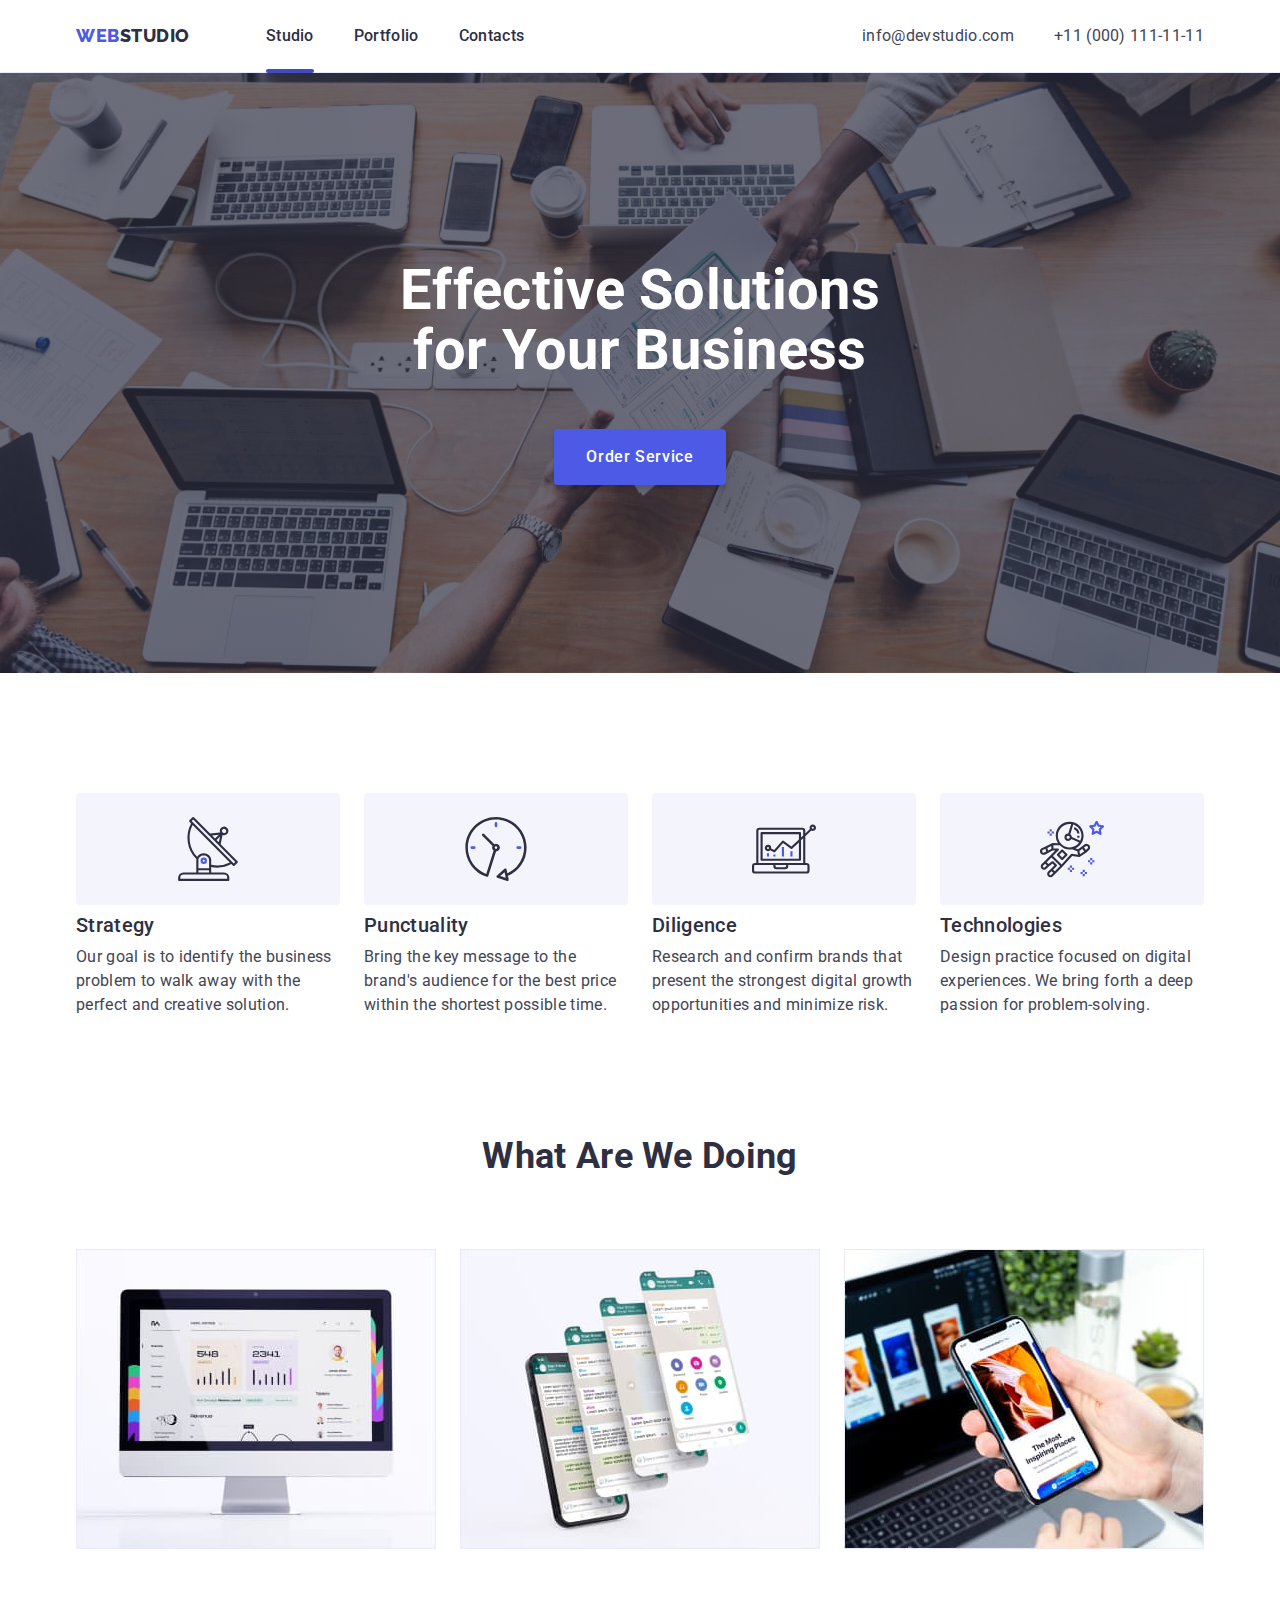
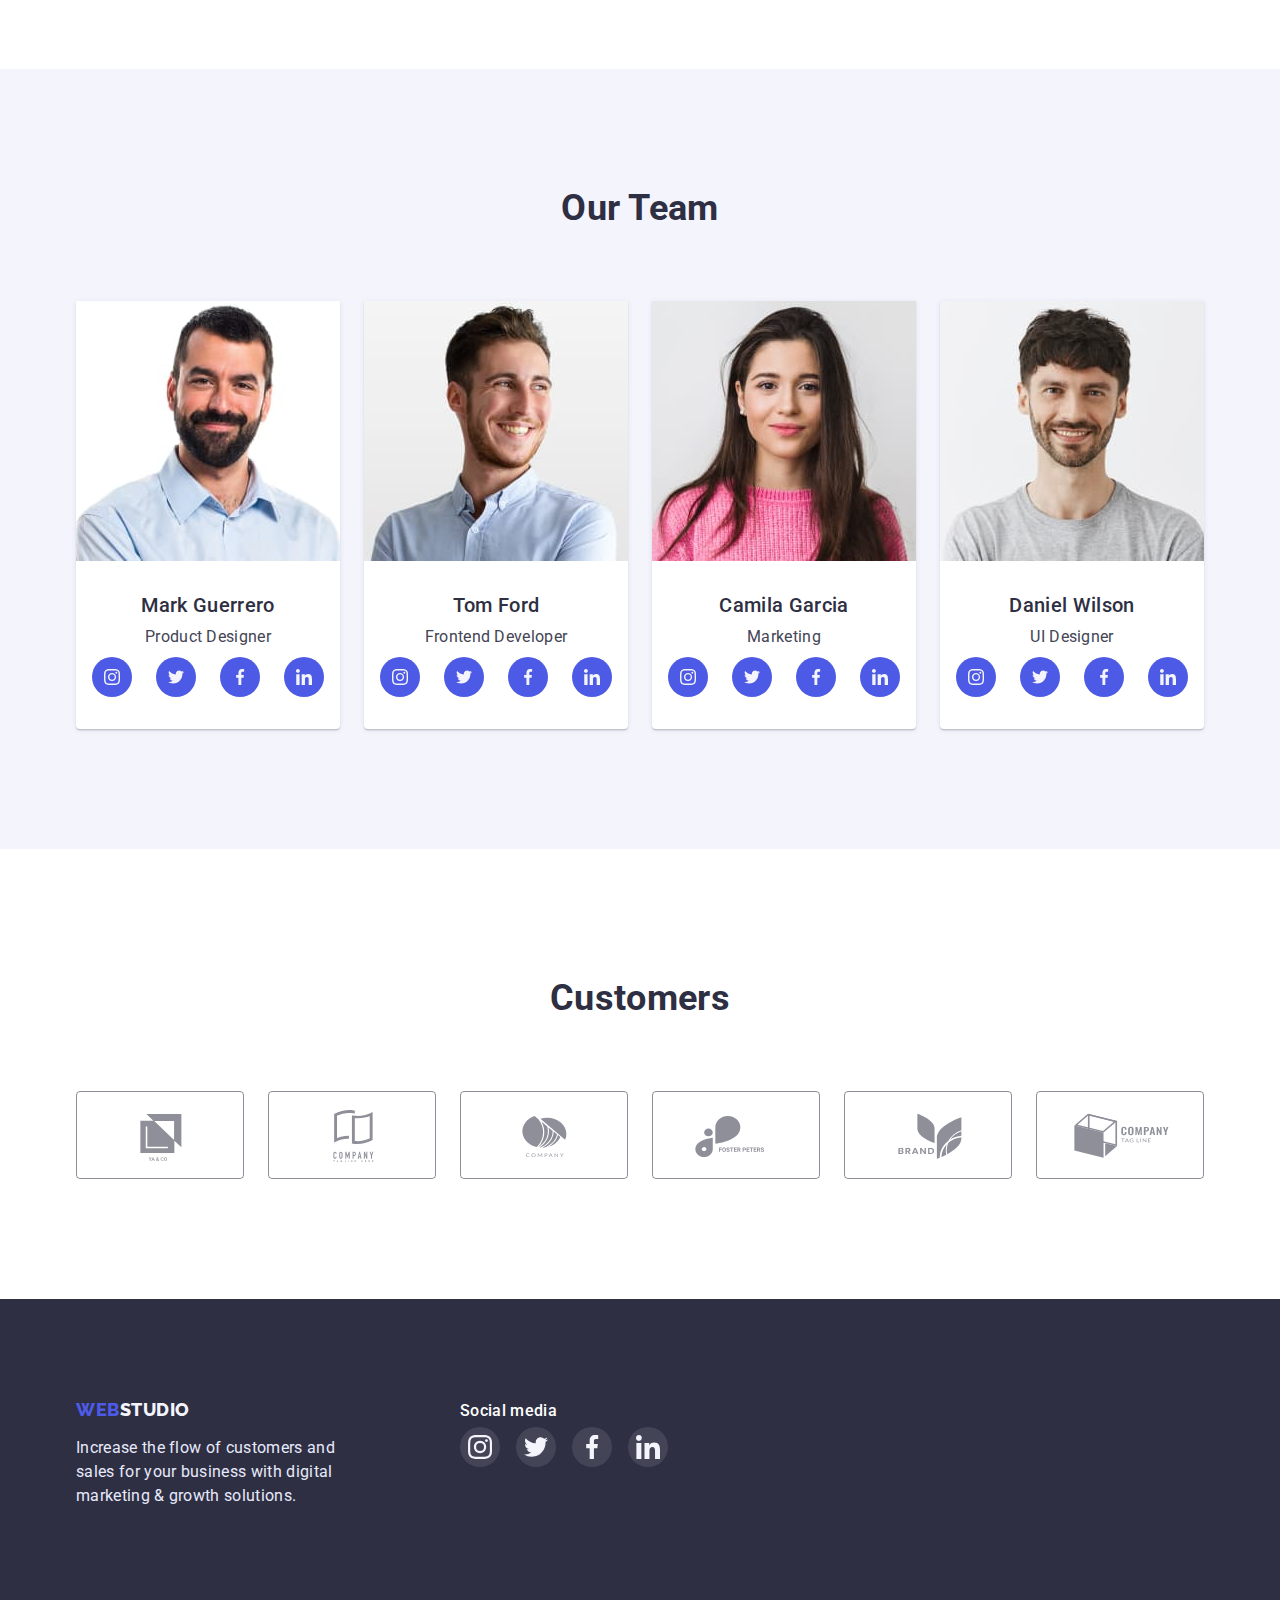
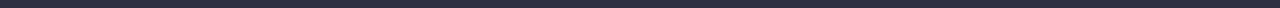
==== index.html @ d573fa3f "Initial commit" ====
<!DOCTYPE html>
<html lang="en">
  <head>
    <meta charset="UTF-8" />
    <meta http-equiv="X-UA-Compatible" content="IE=edge" />
    <meta name="viewport" content="width=device-width, initial-scale=1.0" />
    <!-- Описание для поисковых систем -->
    <meta name="description" content="Effective Solutions for Your Business" />
    <!-- Текст на вкладке браузера -->
    <title>markup-hw-05</title>
    <!-- Семейство шрифтов ссылки -->
    <link rel="preconnect" href="https://fonts.googleapis.com" />
    <link rel="preconnect" href="https://fonts.gstatic.com" crossorigin />
    <link
      href="https://fonts.googleapis.com/css2?family=Raleway:wght@800&family=Roboto:wght@400;500;700&display=swap"
      rel="stylesheet"
    />
    <!-- modern-normalize Normalize browsers' default style -->
    <link
      rel="stylesheet"
      href="https://cdnjs.cloudflare.com/ajax/libs/modern-normalize/1.1.0/modern-normalize.min.css"
    />
    <!-- CSS стили файл -->
    <link rel="stylesheet" href="./css/styles.css" />
  </head>

  <body>
    <!-- Header section -->
    <header class="header section-header">
      <div class="container header-container">
        <nav class="header-nav">
          <a class="logo-site link" href="./index.html"
            >Web<span class="logo-color">Studio</span></a
          >
          <ul class="nav-list list">
            <li class="nav-item item">
              <a class="nav-link link current" href="./index.html">Studio</a>
            </li>
            <li class="nav-item">
              <a class="nav-link link" href="./portfolio.html"
                >Portfolio</a
              >
            </li>
            <li class="nav-item">
              <a class="nav-link link" href="">Contacts</a>
            </li>
          </ul>

          <ul class="contact contact-list list">
            <li class="contact-item">
              <a class="contact-link link" href="mailto:info@devstudio.com"
                >info@devstudio.com</a
              >
            </li>
            <li class="contact-item">
              <a class="contact-link link" href="tel:+110001111111"
                >+11 (000) 111-11-11</a
              >
            </li>
          </ul>
        </nav>
      </div>
    </header>

    <!-- Main section -->
    <main>
      <!-- Hero section -->
      <section class="hero section-hero">
        <div class="containe container-elements">
          <h1 class="hero-title">Effective Solutions for Your Business</h1>
          <button class="hero-btn btn" type="button" data-modal-open>
            Order Service
          </button>
        </div>
      </section>

      <!-- Advantage -->
      <section class="advantage section-advantage">
        <div class="container">
          <h2 class="advantage-caption visually-hidden">Bignity</h2>
          <ul class="advantage-list list">
            <li class="advantage-item">
              <div class="advantage-icon-box">
                <svg class="icon-advantage" width="64" height="64">
                  <use href="./images/icons.svg#icon-antenna-1"></use>
                </svg>
              </div>
              <h3 class="advantage-title title-third">Strategy</h3>
              <p class="advantage-description">
                Our goal is to identify the business problem to walk away with
                the perfect and creative solution.
              </p>
            </li>

            <li class="advantage-item">
              <div class="advantage-icon-box">
                <svg class="icon-advantage" width="64" height="64">
                  <use href="./images/icons.svg#icon-clock-1"></use>
                </svg>
              </div>
              <h3 class="advantage-title title-third">Punctuality</h3>
              <p class="advantage-description">
                Bring the key message to the brand's audience for the best price
                within the shortest possible time.
              </p>
            </li>

            <li class="advantage-item">
              <div class="advantage-icon-box">
                <svg class="icon-advantage" width="64" height="64">
                  <use href="./images/icons.svg#icon-diagram-1"></use>
                </svg>
              </div>
              <h3 class="advantage-title title-third">Diligence</h3>
              <p class="advantage-description">
                Research and confirm brands that present the strongest digital
                growth opportunities and minimize risk.
              </p>
            </li>

            <li class="advantage-item">
              <div class="advantage-icon-box">
                <svg class="icon-advantage" width="64" height="64">
                  <use href="./images/icons.svg#icon-astronaut-1"></use>
                </svg>
              </div>
              <h3 class="advantage-title title-third">Technologies</h3>
              <p class="advantage-description">
                Design practice focused on digital experiences. We bring forth a
                deep passion for problem-solving.
              </p>
            </li>
          </ul>
        </div>
      </section>

      <!-- Benefits section -->
      <section class="benefits section-benefits">
        <div class="container">
          <h2 class="benefits-title title-two">What are we doing</h2>
          <ul class="benefits-list list card-set">
            <li class="benefits-item item-set">
              <img
                src="./images/benefits/img-1.jpg"
                alt="computer"
                width="360"
                height="300"
              />
            </li>

            <li class="benefits-item item-set">
              <img
                src="./images/benefits/img-2.jpg"
                alt="service"
                width="360"
                height="300"
              />
            </li>

            <li class="benefits-item item-set">
              <img
                src="./images/benefits/img-3.jpg"
                alt="screenshot"
                width="360"
                height="300"
              />
            </li>
          </ul>
        </div>
      </section>

      <!-- Team section -->
      <section class="team section-team">
        <div class="container">
          <h2 class="team-title title-two">Our Team</h2>
          <ul class="team-list list card-set">
            <li class="team-item item-set">
              <img
                src="./images/team/img-1.jpg"
                alt="employee-photo-1"
                width="264"
                height="260"
              />
              <div class="team-item-content">
                <h3 class="team-title title-third text-center team-name">
                  Mark Guerrero
                </h3>
                <p class="team-position text-center">Product Designer</p>
                <ul class="social-media-list list">
                  <li class="social-media-item">
                    <a
                      class="social-media-link link icon-blue"
                      href="https://instagram.com"
                      rel="noopener noreferrer"
                      aria-label="Instagram"
                    >
                      <svg class="" width="16" height="16">
                        <use href="./images/icons.svg#icon-instagram-2"></use>
                      </svg>
                    </a>
                  </li>

                  <li class="social-media-item">
                    <a
                      class="social-media-link link icon-blue"
                      href="https://twiter.com"
                      rel="noopener noreferrer"
                      aria-label="Twiter"
                    >
                      <svg class="" width="16" height="16">
                        <use href="./images/icons.svg#icon-twitter-1"></use>
                      </svg>
                    </a>
                  </li>

                  <li class="social-media-item">
                    <a
                      class="social-media-link link icon-blue"
                      href="https://facebook.com"
                      rel="noopener noreferrer"
                      aria-label="Facebook"
                    >
                      <svg class="" width="16" height="16">
                        <use href="./images/icons.svg#icon-facebook-1"></use>
                      </svg>
                    </a>
                  </li>

                  <li class="social-media-item">
                    <a
                      class="social-media-link link icon-blue"
                      href="https://linkedin.com"
                      rel="noopener noreferrer"
                      aria-label="Linkedin"
                    >
                      <svg class="" width="16" height="16">
                        <use href="./images/icons.svg#icon-linkedin-1"></use>
                      </svg>
                    </a>
                  </li>
                </ul>
              </div>
            </li>

            <li class="team-item item-set">
              <img
                src="./images/team/img-2.jpg"
                alt="employee-photo-2"
                width="264"
                height="260"
              />
              <div class="team-item-content">
                <h3 class="team-title title-third text-center team-name">
                  Tom Ford
                </h3>
                <p class="team-position text-center">Frontend Developer</p>
                <ul class="social-media-list list">
                  <li class="social-media-item">
                    <a
                      class="social-media-link link icon-blue"
                      href="https://instagram.com"
                      rel="noopener noreferrer"
                      aria-label="Instagram"
                    >
                      <svg class="" width="16" height="16">
                        <use href="./images/icons.svg#icon-instagram-2"></use>
                      </svg>
                    </a>
                  </li>

                  <li class="social-media-item">
                    <a
                      class="social-media-link link icon-blue"
                      href="https://twiter.com"
                      rel="noopener noreferrer"
                      aria-label="Twiter"
                    >
                      <svg class="" width="16" height="16">
                        <use href="./images/icons.svg#icon-twitter-1"></use>
                      </svg>
                    </a>
                  </li>

                  <li class="social-media-item">
                    <a
                      class="social-media-link link icon-blue"
                      href="https://facebook.com"
                      rel="noopener noreferrer"
                      aria-label="Facebook"
                    >
                      <svg class="" width="16" height="16">
                        <use href="./images/icons.svg#icon-facebook-1"></use>
                      </svg>
                    </a>
                  </li>

                  <li class="social-media-item">
                    <a
                      class="social-media-link link icon-blue"
                      href="https://linkedin.com"
                      rel="noopener noreferrer"
                      aria-label="Linkedin"
                    >
                      <svg class="" width="16" height="16">
                        <use href="./images/icons.svg#icon-linkedin-1"></use>
                      </svg>
                    </a>
                  </li>
                </ul>
              </div>
            </li>

            <li class="team-item item-set">
              <img
                src="./images/team/img-3.jpg"
                alt="employee-photo-3"
                width="264"
                height="260"
              />
              <div class="team-item-content">
                <h3 class="team-title title-third text-center team-name">
                  Camila Garcia
                </h3>
                <p class="team-position text-center">Marketing</p>
                <ul class="social-media-list list">
                  <li class="social-media-item">
                    <a
                      class="social-media-link link icon-blue"
                      href="https://instagram.com"
                      rel="noopener noreferrer"
                      aria-label="Instagram"
                    >
                      <svg class="" width="16" height="16">
                        <use href="./images/icons.svg#icon-instagram-2"></use>
                      </svg>
                    </a>
                  </li>

                  <li class="social-media-item">
                    <a
                      class="social-media-link link icon-blue"
                      href="https://twiter.com"
                      rel="noopener noreferrer"
                      aria-label="Twiter"
                    >
                      <svg class="" width="16" height="16">
                        <use href="./images/icons.svg#icon-twitter-1"></use>
                      </svg>
                    </a>
                  </li>

                  <li class="social-media-item">
                    <a
                      class="social-media-link link icon-blue"
                      href="https://facebook.com"
                      rel="noopener noreferrer"
                      aria-label="Facebook"
                    >
                      <svg class="" width="16" height="16">
                        <use href="./images/icons.svg#icon-facebook-1"></use>
                      </svg>
                    </a>
                  </li>

                  <li class="social-media-item">
                    <a
                      class="social-media-link link icon-blue"
                      href="https://linkedin.com"
                      rel="noopener noreferrer"
                      aria-label="Linkedin"
                    >
                      <svg class="" width="16" height="16">
                        <use href="./images/icons.svg#icon-linkedin-1"></use>
                      </svg>
                    </a>
                  </li>
                </ul>
              </div>
            </li>

            <li class="team-item item-set">
              <img
                src="./images/team/img-4.jpg"
                alt="employee-photo-4"
                width="264"
                height="260"
              />
              <div class="team-item-content">
                <h3 class="team-title title-third text-center team-name">
                  Daniel Wilson
                </h3>
                <p class="team-position text-center">UI Designer</p>
                <ul class="social-media-list list">
                  <li class="social-media-item">
                    <a
                      class="social-media-link link icon-blue"
                      href="https://instagram.com"
                      rel="noopener noreferrer"
                      aria-label="Instagram"
                    >
                      <svg class="" width="16" height="16">
                        <use href="./images/icons.svg#icon-instagram-2"></use>
                      </svg>
                    </a>
                  </li>

                  <li class="social-media-item">
                    <a
                      class="social-media-link link icon-blue"
                      href="https://twiter.com"
                      rel="noopener noreferrer"
                      aria-label="Twiter"
                    >
                      <svg class="" width="16" height="16">
                        <use href="./images/icons.svg#icon-twitter-1"></use>
                      </svg>
                    </a>
                  </li>

                  <li class="social-media-item">
                    <a
                      class="social-media-link link icon-blue"
                      href="https://facebook.com"
                      rel="noopener noreferrer"
                      aria-label="Facebook"
                    >
                      <svg class="" width="16" height="16">
                        <use href="./images/icons.svg#icon-facebook-1"></use>
                      </svg>
                    </a>
                  </li>

                  <li class="social-media-item">
                    <a
                      class="social-media-link link icon-blue"
                      href="https://linkedin.com"
                      rel="noopener noreferrer"
                      aria-label="Linkedin"
                    >
                      <svg class="" width="16" height="16">
                        <use href="./images/icons.svg#icon-linkedin-1"></use>
                      </svg>
                    </a>
                  </li>
                </ul>
              </div>
            </li>
          </ul>
        </div>
      </section>

      <!-- Customers section -->
      <section class="customers-section">
        <div class="container">
          <h2 class="customers-title title-two">Customers</h2>

          <ul class="customers-list list">
            <li class="customers-item">
              <a
                class="customers-link link"
                href=""
                rel="noopener noreferrer"
                aria-label="Company 1"
              >
                <svg class="customers-icon" width="104" height="56">
                  <use href="./images/icons.svg#icon-Logo"></use>
                </svg>
              </a>
            </li>

            <li class="customers-item">
              <a
                class="customers-link link"
                href=""
                rel="noopener noreferrer"
                aria-label="Company 2"
              >
                <svg class="customers-icon" width="104" height="56">
                  <use href="./images/icons.svg#icon-Logo-1"></use>
                </svg>
              </a>
            </li>

            <li class="customers-item">
              <a
                class="customers-link link"
                href=""
                rel="noopener noreferrer"
                aria-label="Company 3"
              >
                <svg class="customers-icon" width="104" height="56">
                  <use href="./images/icons.svg#icon-Logo-2"></use>
                </svg>
              </a>
            </li>

            <li class="customers-item">
              <a
                class="customers-link link"
                href=""
                rel="noopener noreferrer"
                aria-label="Company 4"
              >
                <svg class="customers-icon" width="104" height="56">
                  <use href="./images/icons.svg#icon-Logo-3"></use>
                </svg>
              </a>
            </li>

            <li class="customers-item">
              <a
                class="customers-link link"
                href=""
                rel="noopener noreferrer"
                aria-label="Company 5"
              >
                <svg class="customers-icon" width="104" height="56">
                  <use href="./images/icons.svg#icon-Logo-4"></use>
                </svg>
              </a>
            </li>

            <li class="customers-item">
              <a
                class="customers-link link"
                href=""
                rel="noopener noreferrer"
                aria-label="6"
              >
                <svg class="customers-icon" width="104" height="56">
                  <use href="./images/icons.svg#icon-Logo-5"></use>
                </svg>
              </a>
            </li>
          </ul>
        </div>
      </section>
    </main>

    <!-- Footer section -->
    <footer class="footer section-footer">
      <div class="container">
        <div class="footer-box">
          <div class="footer-box-logo">
            <a href="./index.html" class="logo-site link logo-footer"
              >Web<span class="logo-color-second">Studio</span></a
            >
            <p class="footer-description">
              Increase the flow of customers and sales for your business with
              digital marketing & growth solutions.
            </p>
          </div>
          <div class="footer-social-media">
            <h2 class="footer-social-title">Social media</h2>
            <ul class="list social-media-list">
              <li class="social-media-item">
                <a
                  class="social-media-link link icon-grey"
                  href="https://instagram.com"
                  rel="noopener noreferrer"
                  aria-label="Instagram"
                >
                  <svg class="" width="24" height="24">
                    <use href="./images/icons.svg#icon-instagram-2"></use>
                  </svg>
                </a>
              </li>

              <li class="social-media-item">
                <a
                  class="social-media-link link icon-grey"
                  href="https://twiter.com"
                  rel="noopener noreferrer"
                  aria-label="Twiter"
                >
                  <svg class="" width="24" height="24">
                    <use href="./images/icons.svg#icon-twitter-1"></use>
                  </svg>
                </a>
              </li>

              <li class="social-media-item">
                <a
                  class="social-media-link link icon-grey"
                  href="https://facebook.com"
                  rel="noopener noreferrer"
                  aria-label="Facebook"
                >
                  <svg class="" width="24" height="24">
                    <use href="./images/icons.svg#icon-facebook-1"></use>
                  </svg>
                </a>
              </li>

              <li class="social-media-item">
                <a
                  class="social-media-link link icon-grey"
                  href="https://linkedin.com"
                  rel="noopener noreferrer"
                  aria-label="Linkedin"
                >
                  <svg class="" width="24" height="24">
                    <use href="./images/icons.svg#icon-linkedin-1"></use>
                  </svg>
                </a>
              </li>
            </ul>
          </div>
        </div>
      </div>
    </footer>

    <!-- Modal-window -->
    <div class="backdrop is-hidden" data-modal>
      <div class="modal">
        <button class="modal-btn btn" type="button" data-modal-close>
          <svg class="modal-icon" width="8" height="8">
            <use href="./images/icons.svg#icon-Vector"></use>
          </svg>
        </button>
      </div>
    </div>

    <script src="./js/modal.js"></script>
  </body>
</html>
---- css/styles.css ----
:root {
  /* txt-color (cl)*/
  --basic-white-txt-cl: #ffffff;
  --navyblue-dark-txt-cl: #2e2f42;
  --slate-txt-cl: #434455;
  --pressed-txt-cl: #404bbf;
  --primary-txt-cl: #4d5ae5;
  --accent-txt-cl: #e7e9fc;
  --cloud-light-txt-cl: #f4f4fd;

  /* Background-color (bg-cl) */
  --basic-white-bg-cl: #ffffff;
  --navyblue-dark-bg-cl: #2e2f42;
  --cloud-light-bg-cl: #f4f4fd;
  --pressed-bg-cl: #404bbf;
  --primary-bg-cl: #4d5ae5;
  --green-bg-cl: #31d0aa;
  --border-cl: #8e8f99;
  --accent-bg-cl: #e7e9fc;
  --modal-bg-cl: #fcfcfc;
  --backdrop-bg-cl: rgba(46, 47, 66, 0.4);

  /* logo-color */
  --primary-logo-cl: #4d5ae5;
  --logo-light-color: #f4f4fd;

  /* fonts */
  --basic-font: Roboto, sans-serif;
  --secondary-font: Raleway, sans-serif;

  /* card-set */
  --ident: 24px;
  --items: 3;

  /* animation time */
  --transit: 250ms cubic-bezier(0.4, 0, 0.2, 1);
}

/*======= Reset style =======*/
h1,
h2,
h3,
h4,
h5,
h6,
p,
ul,
li {
  margin: 0;
  padding: 0;
}
img {
  display: block;
  max-width: 100%;
  height: auto;
}
.link {
  text-decoration: none;
}
.list {
  list-style: none;
}

/*########## Basic style ##########*/
body {
  background-color: var(--basic-white-bg-cl);

  font-family: var(--basic-font);
  font-style: normal;
  font-weight: 400;
  font-size: 16px;
  line-height: 1.5;
  letter-spacing: 0.02em;
  color: var(--slate-txt-cl);
}
.container {
  width: 1158px;
  padding-left: 15px;
  padding-right: 15px;
  margin-left: auto;
  margin-right: auto;

  /*для визуального эфекта во время работы*/
  /* outline: 1px solid red; */
}

.btn {
  align-items: center;
  letter-spacing: 0.04em;

  font-family: var(--basic-font);
  font-style: normal;
  font-weight: 500;
  font-size: 16px;
  line-height: 1.5;

  cursor: pointer;
  border: none;
}
.text-center {
  text-align: center;
}
.title-two {
  margin: 0 auto 72px;

  font-weight: 700;
  font-size: 36px;
  line-height: 1.11;

  text-align: center;
  text-transform: capitalize;
  color: var(--navyblue-dark-txt-cl);
}
.title-third {
  font-weight: 500;
  font-size: 20px;
  line-height: 1.2;
  color: var(--navyblue-dark-txt-cl);
}
.description-txt {
  color: var(--slate-txt-cl);
}
.visually-hidden {
  position: absolute;
  width: 1px;
  height: 1px;
  margin: -1px;
  border: 0;
  padding: 0;

  white-space: nowrap;
  clip-path: inset(100%);
  clip: rect(0 0 0 0);
  overflow: hidden;
}

/*social-icons*/
.social-media-list {
  display: flex;
  align-items: center;
  justify-content: center;
  gap: var(--ident);
}
.social-media-item {
  width: 40px;
  height: 40px;
}
.social-media-link {
  display: flex;
  align-items: center;
  justify-content: center;

  width: 100%;
  height: 100%;

  border-radius: 50%;

  transition: background-color var(--transit);
}

.card-set {
  display: flex;
  flex-wrap: wrap;
  gap: var(--ident);
}
.card-item {
  flex-basis: calc((100%- var(--ident) * (var(--items)-1)) / var(--items));
}

.nav-link.current::after {
  content: '';
  position: absolute;

  left: 0;
  bottom: -1px;

  width: 100%;
  height: 4px;
  border-radius: 2px;

  background-color: var(--pressed-txt-cl);
}

/*########## Individual Styles ##########*/

/*======= Header =======*/
.section-header {
  border-bottom: 1px solid var(--accent-txt-cl);
}
.header-nav {
  display: flex;
  align-items: center;
}
/*logo*/
.logo-site {
  margin-right: 76px;

  font-family: var(--secondary-font);
  font-weight: 800;
  font-size: 18px;
  line-height: 1.33;
  letter-spacing: 0.03em;
  text-transform: uppercase;
  color: var(--primary-logo-cl);
}
.logo-color {
  color: var(--navyblue-dark-txt-cl);
}
.logo-color-second {
  color: var(--cloud-light-bg-cl);
}
/*navigation*/
.nav-list {
  display: flex;
  align-items: center;
}
.nav-item:not(:last-child) {
  margin-right: 40px;
}
.nav-link {
  position: relative;

  display: block;
  padding-top: 24px;
  padding-bottom: 24px;

  font-style: normal;
  font-weight: 500;
  color: var(--navyblue-dark-txt-cl);

  /* font-size: 16px;
  line-height: 1.5;
  letter-spacing: 0.02em; */

  /* transition: color var(--transit); */
}
.nav-link:hover,
.nav-link:focus {
  color: var(--pressed-txt-cl);
}
.nav-list a,
.contact-list a {
  transition: color var(--transit);
}

/*contact*/
.contact-list {
  display: flex;
  align-items: center;
  margin-left: auto;
}
.contact-item + .contact-item {
  margin-left: 40px;
}
.contact-link {
  display: block;
  padding-top: 24px;
  padding-bottom: 24px;

  font-style: normal;
  line-height: 1.5;
  color: var(--slate-txt-cl);
}
.contact-link:hover,
.contact-link:focus {
  color: var(--pressed-txt-cl);
}

/*======= Hero =======*/
.hero {
  background-color: var(--navyblue-dark-bg-cl);
}
.section-hero {
  padding-top: 188px;
  padding-bottom: 188px;
  max-width: 1440px;
  margin: 0 auto;

  background-image: linear-gradient(
      rgba(46, 47, 66, 0.7),
      rgba(46, 47, 66, 0.7)
    ),
    url(../images/hero/people-office-1.jpg);
  background-repeat: no-repeat;
  background-position: center;
  background-size: cover;
}
.hero-title {
  width: 494px;
  margin-left: auto;
  margin-right: auto;
  margin-bottom: 48px;

  font-weight: 700;
  font-size: 56px;
  line-height: 1.07;
  text-align: center;
  color: var(--basic-white-txt-cl);
}
.container-elements {
  text-align: center;
}
.hero-btn {
  display: inline-block;
  padding: 16px 32px;
  min-width: 169px;

  border-radius: 4px;
  box-shadow: 0px 4px 4px rgba(0, 0, 0, 0.15);

  color: var(--basic-white-txt-cl);
  background-color: var(--primary-bg-cl);
  /* border: none; */

  transition: background-color var(--transit);
}
.hero-btn:hover,
.hero-btn:focus {
  background-color: var(--pressed-bg-cl);
}

/*======= Advantage =======*/
.section-advantage {
  padding-top: 120px;
  padding-bottom: 120px;
}
.advantage-icon-box {
  display: flex;
  align-items: center;
  justify-content: center;

  width: 100%;
  /* height: 112px; */
  margin-bottom: 8px;

  border-radius: 4px;
  background-color: var(--cloud-light-bg-cl);
}
.icon-advantage {
  height: 112px;
}
.advantage-list {
  display: flex;
  flex-wrap: wrap;
  margin: -12px;
}
.advantage-item {
  width: 264px;
  margin: 12px;
}
.advantage-title {
  margin-bottom: 8px;
}

/*======= Benefits =======*/
.section-benefits {
  padding-bottom: 120px;
}
.benefits-list {
  display: flex;
  flex-wrap: wrap;
}
.benefits-list + .benefits-list {
  margin-left: 24px;
}

/*======= Team =======*/
.team {
  background-color: var(--cloud-light-bg-cl);
}
.section-team {
  padding-top: 120px;
  padding-bottom: 120px;
}
.team-list {
  display: flex;
  flex-wrap: wrap;
  justify-content: center;
  --items: 4;
  gap: var(--ident);
}
.team-item {
  background-color: var(--basic-white-bg-cl);
  box-shadow: 0px 1px 6px rgba(46, 47, 66, 0.08),
    0px 1px 1px rgba(46, 47, 66, 0.16), 0px 2px 1px rgba(46, 47, 66, 0.08);
  border-radius: 0px 0px 4px 4px;
}
.team-item-content {
  padding: 32px 16px;
}
.team-name {
  margin-bottom: 8px;
}
.team-position {
  margin-bottom: 8px;
}

/*team-icons*/
.social-media-link.icon-blue {
  fill: var(--cloud-light-bg-cl);
  background-color: var(--primary-bg-cl);
}
.social-media-link:focus,
.social-media-link:hover {
  background-color: var(--pressed-bg-cl);
}

/*======= Customers =======*/
.customers-section {
  padding-top: 130px;
  padding-bottom: 120px;
}
.customers-list {
  display: flex;
  align-items: center;
  justify-content: center;
  flex-wrap: wrap;
  gap: var(--ident);
}
.customers-link {
  display: flex;
  align-items: center;
  justify-content: center;

  width: 168px;
  height: 88px;

  fill: var(--border-cl);
  /* background-color: var(--border-cl); */

  border: 1px solid var(--border-cl);
  border-radius: 4px;

  transition: fill var(--transit), border-color var(--transit);
}
.customers-link:focus,
.customers-link:hover {
  border-color: var(--pressed-bg-cl);
  fill: var(--pressed-bg-cl);
}

/*======= Footer =======*/
.section-footer {
  padding: 100px 0px;
}
.footer {
  background-color: var(--navyblue-dark-bg-cl);
}
.footer-box {
  display: flex;
  align-items: baseline;
}

/*footer-logo-box */
.footer-box-logo {
  margin-right: 120px;
}
.logo-footer {
  display: inline-block;
  margin-bottom: 16px;
  line-height: calc(21 / 18);
}
.footer-description {
  width: 264px;
  color: var(--accent-txt-cl);
}

/*footer-social-media */
.footer-social-title {
  margin-bottom: 16px;

  font-weight: 500;
  font-size: 16px;
  line-height: 1.5px;

  color: var(--basic-white-txt-cl);
}

/*footer-icons*/
.footer-social-media .social-media-list {
  gap: 16px;
}
.social-media-link.icon-grey {
  fill: var(--cloud-light-bg-cl);
  background-color: rgba(255, 255, 255, 0.1);
}
.social-media-link.icon-grey:focus,
.social-media-link.icon-grey:hover {
  background-color: var(--green-bg-cl);
}

/*======= Portfolio =======*/
.section-portfolio {
  padding: 96px 0 120px;
}
/*top-line*/
.filter-portfolio {
  display: flex;
  justify-content: center;
  gap: var(--ident);
  margin-bottom: 72px;
}
.filter-btn {
  padding: 12px 24px;
  border-radius: 4px;
  border: 1px solid var(--accent-txt-cl);

  color: var(--primary-txt-cl);
  background-color: var(--cloud-light-bg-cl);

  transition: color var(--transit), background-color var(--transit),
    border-color var(--transit), box-shadow var(--transit);
}
.filter-btn:hover,
.filter-btn:focus {
  color: var(--basic-white-txt-cl);

  background-color: var(--pressed-bg-cl);

  border-color: transparent;

  box-shadow: 0px 3px 1px rgba(0, 0, 0, 0.1), 0px 2px 1px rgba(0, 0, 0, 0.08),
    0px 2px 2px rgba(0, 0, 0, 0.12);
}
/*card*/
.portfolio-item {
  box-shadow: 0px 1px 6px rgba(46, 47, 66, 0.08);

  transition: box-shadow var(--transit);
}
.portfolio-item:hover,
.portfolio-item:focus {
  box-shadow: 0px 1px 6px rgba(46, 47, 66, 0.08),
    0px 1px 1px rgba(46, 47, 66, 0.16), 0px 2px 1px rgba(46, 47, 66, 0.08);
}

.portfolio-img-box {
  position: relative;
  overflow: hidden;
}
.portfolio-card-overlay {
  position: absolute;
  top: 0;
  left: 0;

  width: 100%;
  height: 100%;

  padding: 40px 32px;

  color: var(--cloud-light-txt-cl);
  background-color: var(--primary-bg-cl);

  /* opacity: 1; */

  transform: translateY(100%);
  transition: transform var(--transit);
}

.portfolio-item:hover .portfolio-card-overlay {
  transform: translateY(0);
}

.portfolio-card-descr {
  padding: 32px 16px;
  border-right: 1px solid var(--accent-txt-cl);
  border-bottom: 1px solid var(--accent-txt-cl);
  border-left: 1px solid var(--accent-txt-cl);
}
.portfolio-item:hover .portfolio-card-descr {
  border-color: var(--cloud-light-bg-cl);
}
.portfolio-card-descr .title-third {
  margin-bottom: 8px;
}
.portfolio-list.card-set {
  row-gap: 48px;
}

/* Modal-window */
.backdrop {
  position: relative;
  position: fixed;
  top: 0;
  right: 0;
  bottom: 0;
  left: 0;

  background-color: var(--backdrop-bg-cl);

  transition: opacity var(--transit), visibility var(--transit);
}
.backdrop.is-hidden {
  opacity: 0;
  pointer-events: none;
  visibility: hidden;
  transition-delay: 100ms;
}
.modal {
  position: absolute;
  /* top: 50%;
  left: 50%; */
  top: calc(50% - 288px);
  left: calc(50% - 204px);

  /* transform: translate(-50%, -50%); */
  transform: scaleX(1);
  transition-delay: 200ms;
  transition: transform var(--transit), opacity var(--transit);

  width: 408px;
  min-height: 576px;

  border-radius: 4px;

  background-color: var(--modal-bg-cl);
  box-shadow: 0px 1px 1px rgba(0, 0, 0, 0.14), 0px 1px 3px rgba(0, 0, 0, 0.12),
    0px 2px 1px rgba(0, 0, 0, 0.2);
}
.backdrop.is-hidden .modal {
  opacity: 0;
  transform: scaleX(0);
  /* transform: translate(-50%, -100%); */
}
.modal-btn {
  position: absolute;
  top: 24px;
  right: 24px;
  display: flex;
  align-items: center;
  justify-content: center;

  fill: #000000;

  width: 24px;
  height: 24px;
  border-radius: 50%;
  border: 1px solid rgba(0, 0, 0, 0.1);
  background-color: var(--accent-bg-cl);

  transition: background-color var(--transit), border-color var(--transit),
    fill var(--transit);
}
.modal-btn:focus,
.modal-btn:hover {
  background-color: var(--pressed-bg-cl);
  fill: var(--basic-white-txt-cl);
}
.modal-icon {
  /* fill: #000000; */
}
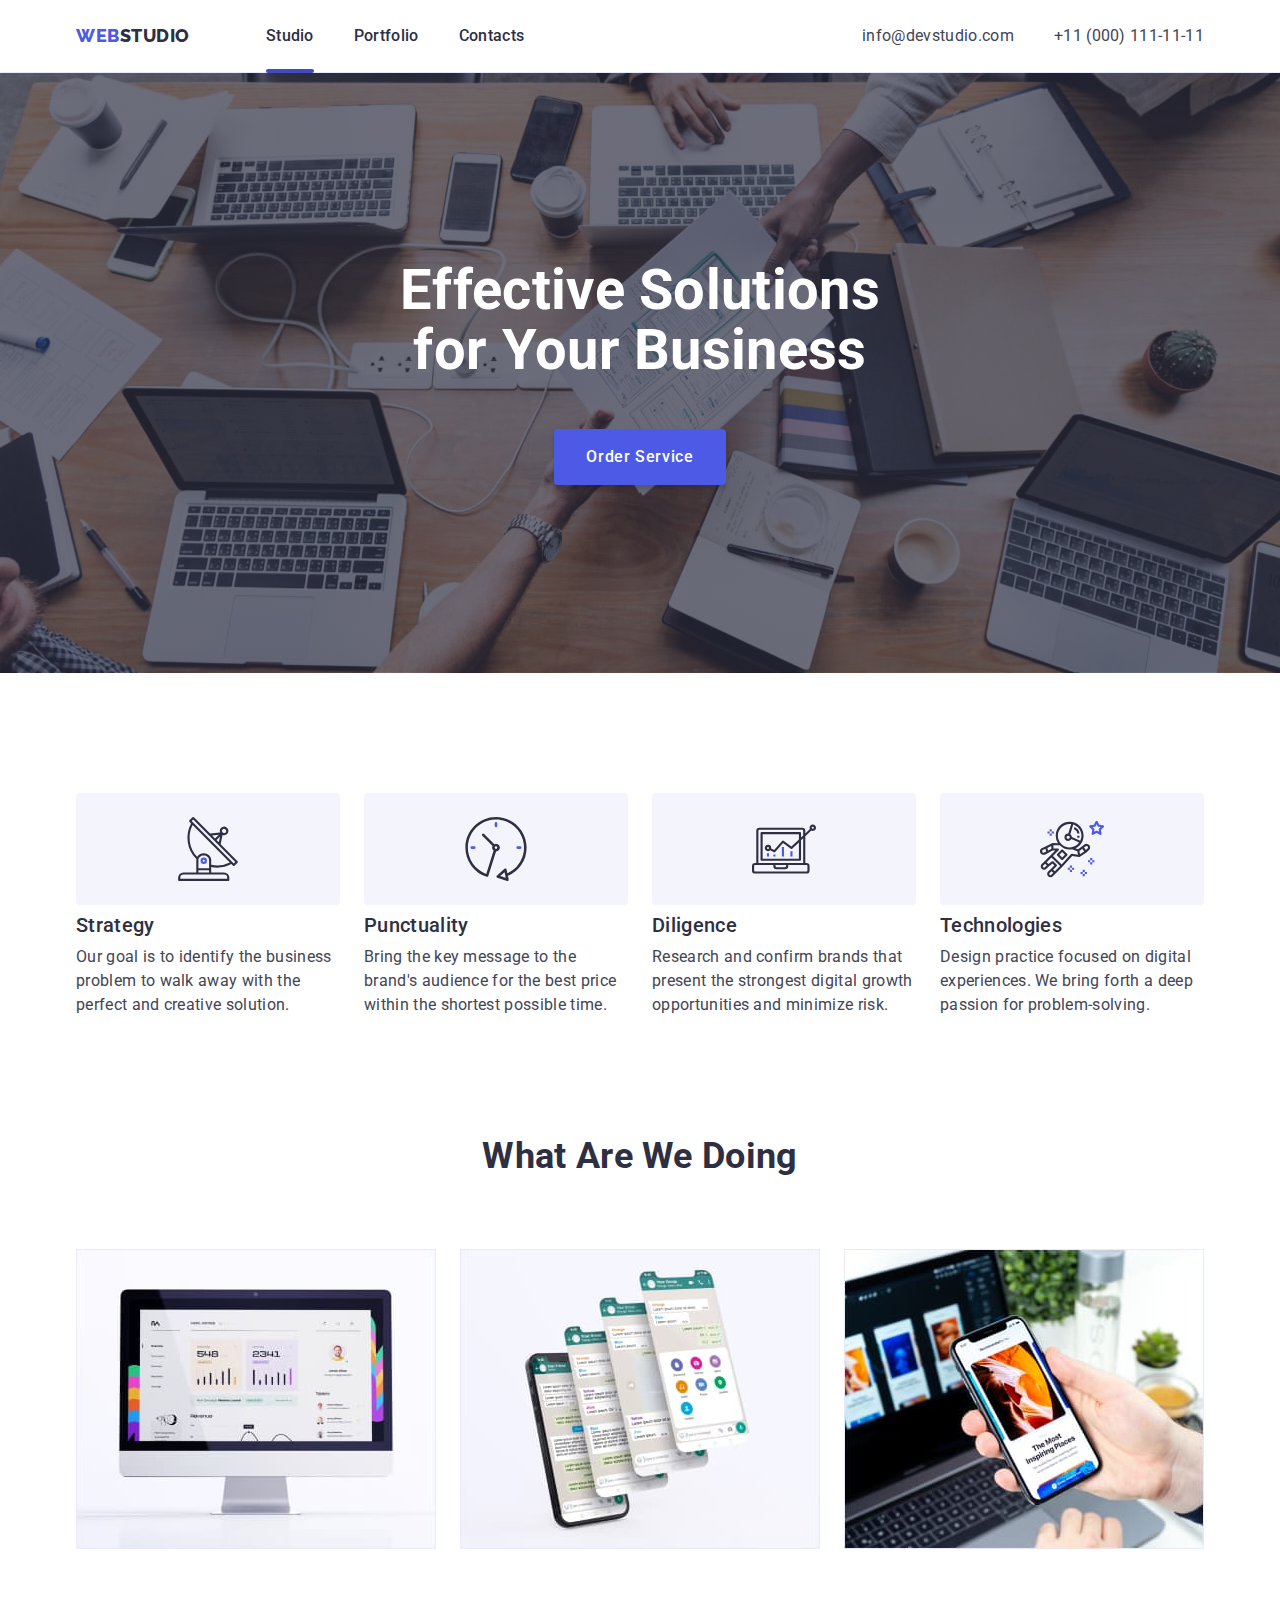
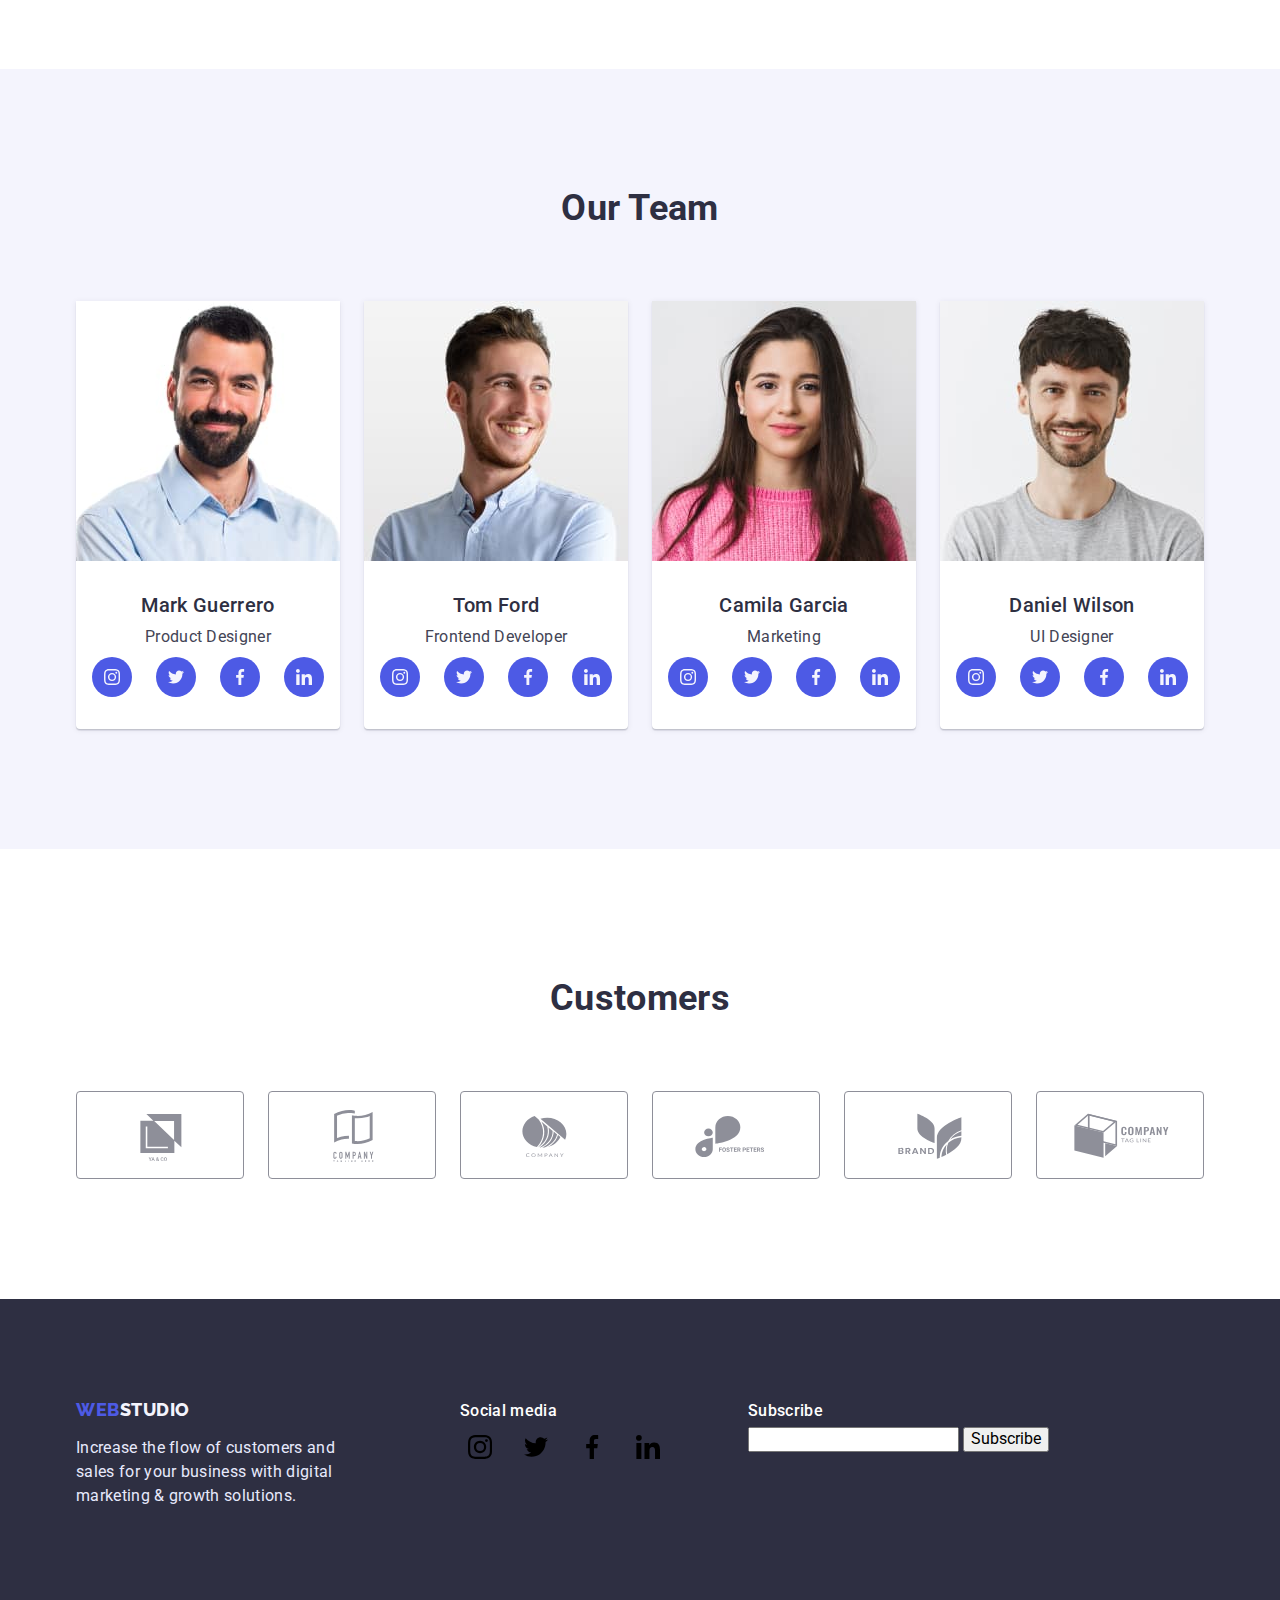
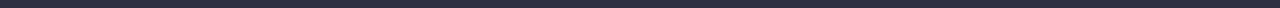
==== commit 9f48c063: "Summary" ====
--- a/index.html
+++ b/index.html
@@ -37,9 +37,7 @@
               <a class="nav-link link current" href="./index.html">Studio</a>
             </li>
             <li class="nav-item">
-              <a class="nav-link link" href="./portfolio.html"
-                >Portfolio</a
-              >
+              <a class="nav-link link" href="./portfolio.html">Portfolio</a>
             </li>
             <li class="nav-item">
               <a class="nav-link link" href="">Contacts</a>
@@ -541,6 +539,7 @@
     <footer class="footer section-footer">
       <div class="container">
         <div class="footer-box">
+          <!-- footer-logo -->
           <div class="footer-box-logo">
             <a href="./index.html" class="logo-site link logo-footer"
               >Web<span class="logo-color-second">Studio</span></a
@@ -550,8 +549,10 @@
               digital marketing & growth solutions.
             </p>
           </div>
+
+          <!-- social-media -->
           <div class="footer-social-media">
-            <h2 class="footer-social-title">Social media</h2>
+            <h2 class="footer-social-title white-text-footer">Social media</h2>
             <ul class="list social-media-list">
               <li class="social-media-item">
                 <a
@@ -606,6 +607,13 @@
               </li>
             </ul>
           </div>
+
+          <!-- Subscribe form -->
+          <form class="Subscribe">
+            <h2 class="footer-form-title white-text-footer">Subscribe</h2>
+            <input type="text" />
+            <button type="submit">Subscribe</button>
+          </form>
         </div>
       </div>
     </footer>
--- a/css/styles.css
+++ b/css/styles.css
@@ -49,11 +49,6 @@
   margin: 0;
   padding: 0;
 }
-img {
-  display: block;
-  max-width: 100%;
-  height: auto;
-}
 .link {
   text-decoration: none;
 }
@@ -83,7 +78,11 @@
   /*для визуального эфекта во время работы*/
   /* outline: 1px solid red; */
 }
-
+img {
+  display: block;
+  max-width: 100%;
+  height: auto;
+}
 .btn {
   align-items: center;
   letter-spacing: 0.04em;
@@ -119,6 +118,13 @@
 }
 .description-txt {
   color: var(--slate-txt-cl);
+}
+.white-text-footer {
+  font-weight: 500;
+  font-size: 16px;
+  line-height: 1.5px;
+
+  color: var(--basic-white-txt-cl);
 }
 .visually-hidden {
   position: absolute;
@@ -466,21 +472,20 @@
 }
 
 /*footer-social-media */
-.footer-social-title {
+.footer-social-title, .footer-form-title {
   margin-bottom: 16px;
-
-  font-weight: 500;
-  font-size: 16px;
-  line-height: 1.5px;
-
-  color: var(--basic-white-txt-cl);
 }
 
 /*footer-icons*/
+.footer-social-media {
+  margin-right: 80px;
+}
 .footer-social-media .social-media-list {
   gap: 16px;
 }
-.social-media-link.icon-grey {
+
+.social-media-foote.icon-grey {
+  
   fill: var(--cloud-light-bg-cl);
   background-color: rgba(255, 255, 255, 0.1);
 }
@@ -488,6 +493,9 @@
 .social-media-link.icon-grey:hover {
   background-color: var(--green-bg-cl);
 }
+
+/* subscribe form */
+
 
 /*======= Portfolio =======*/
 .section-portfolio {
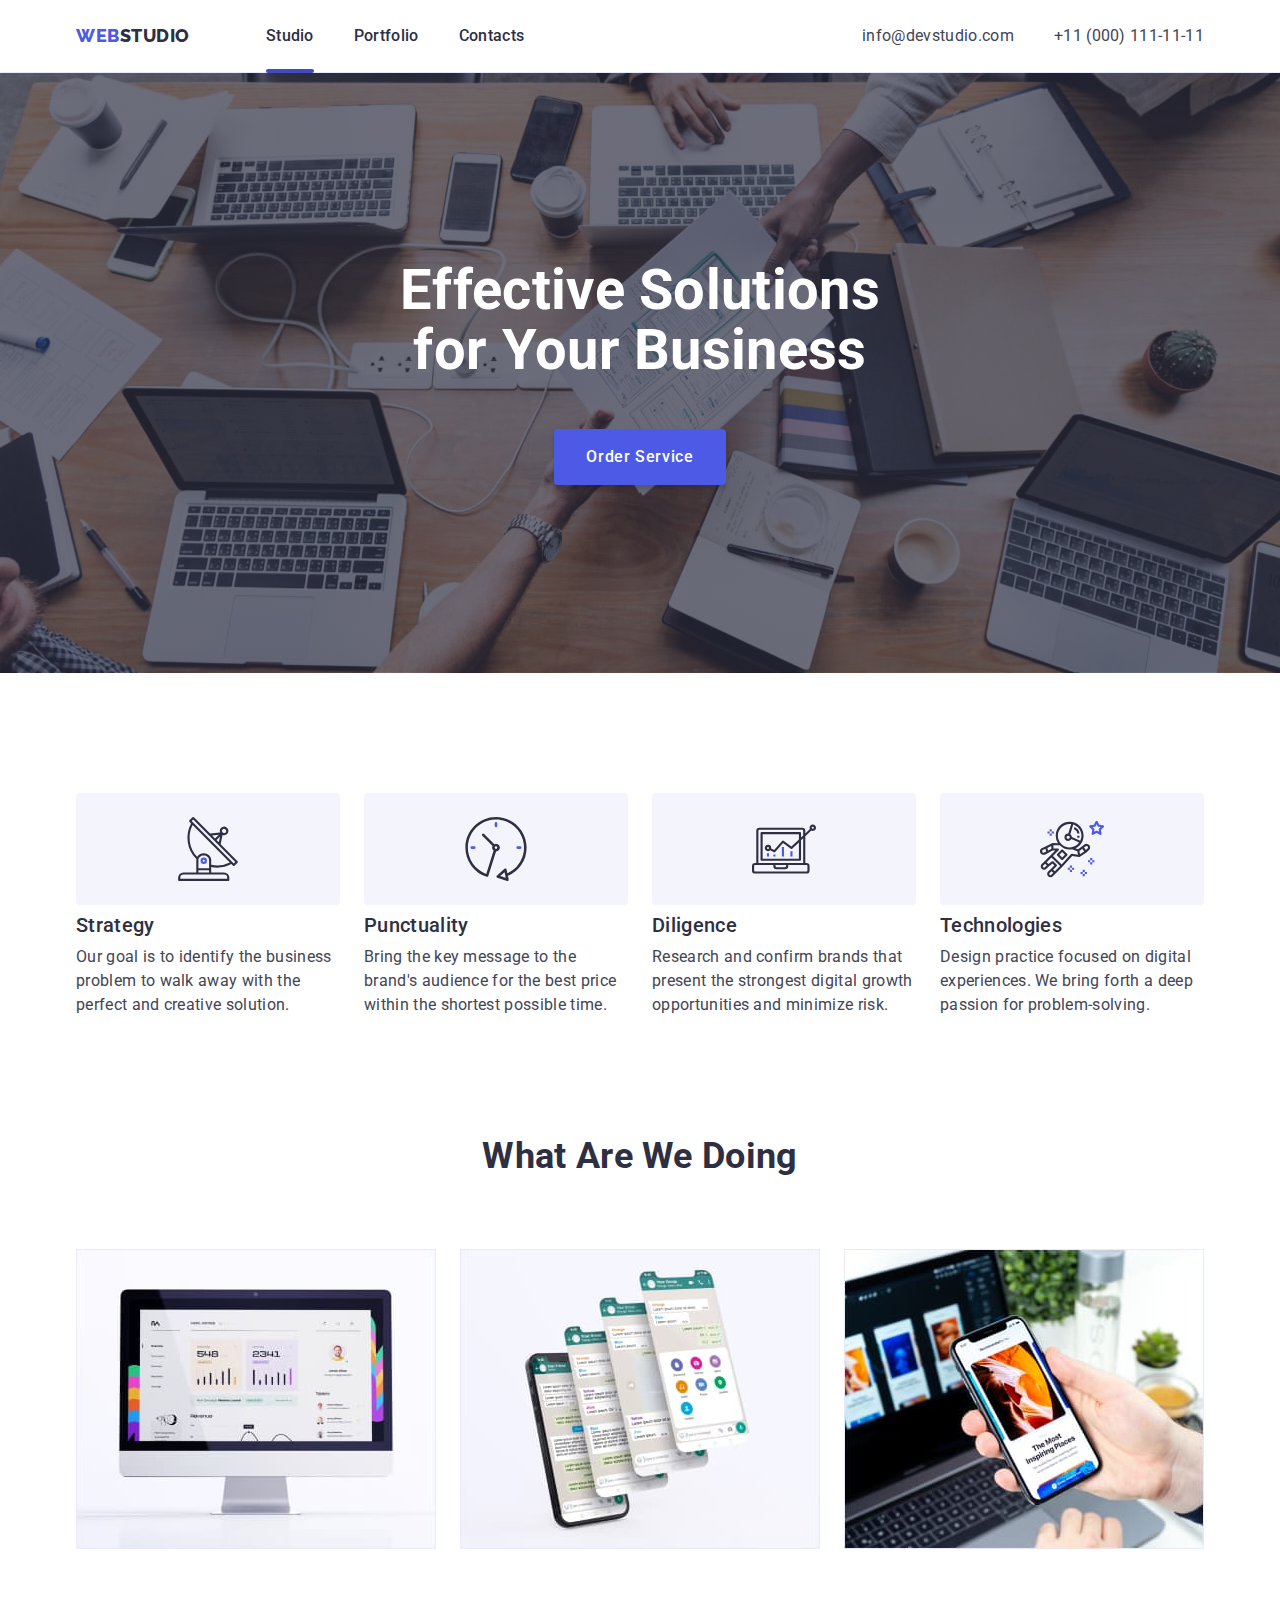
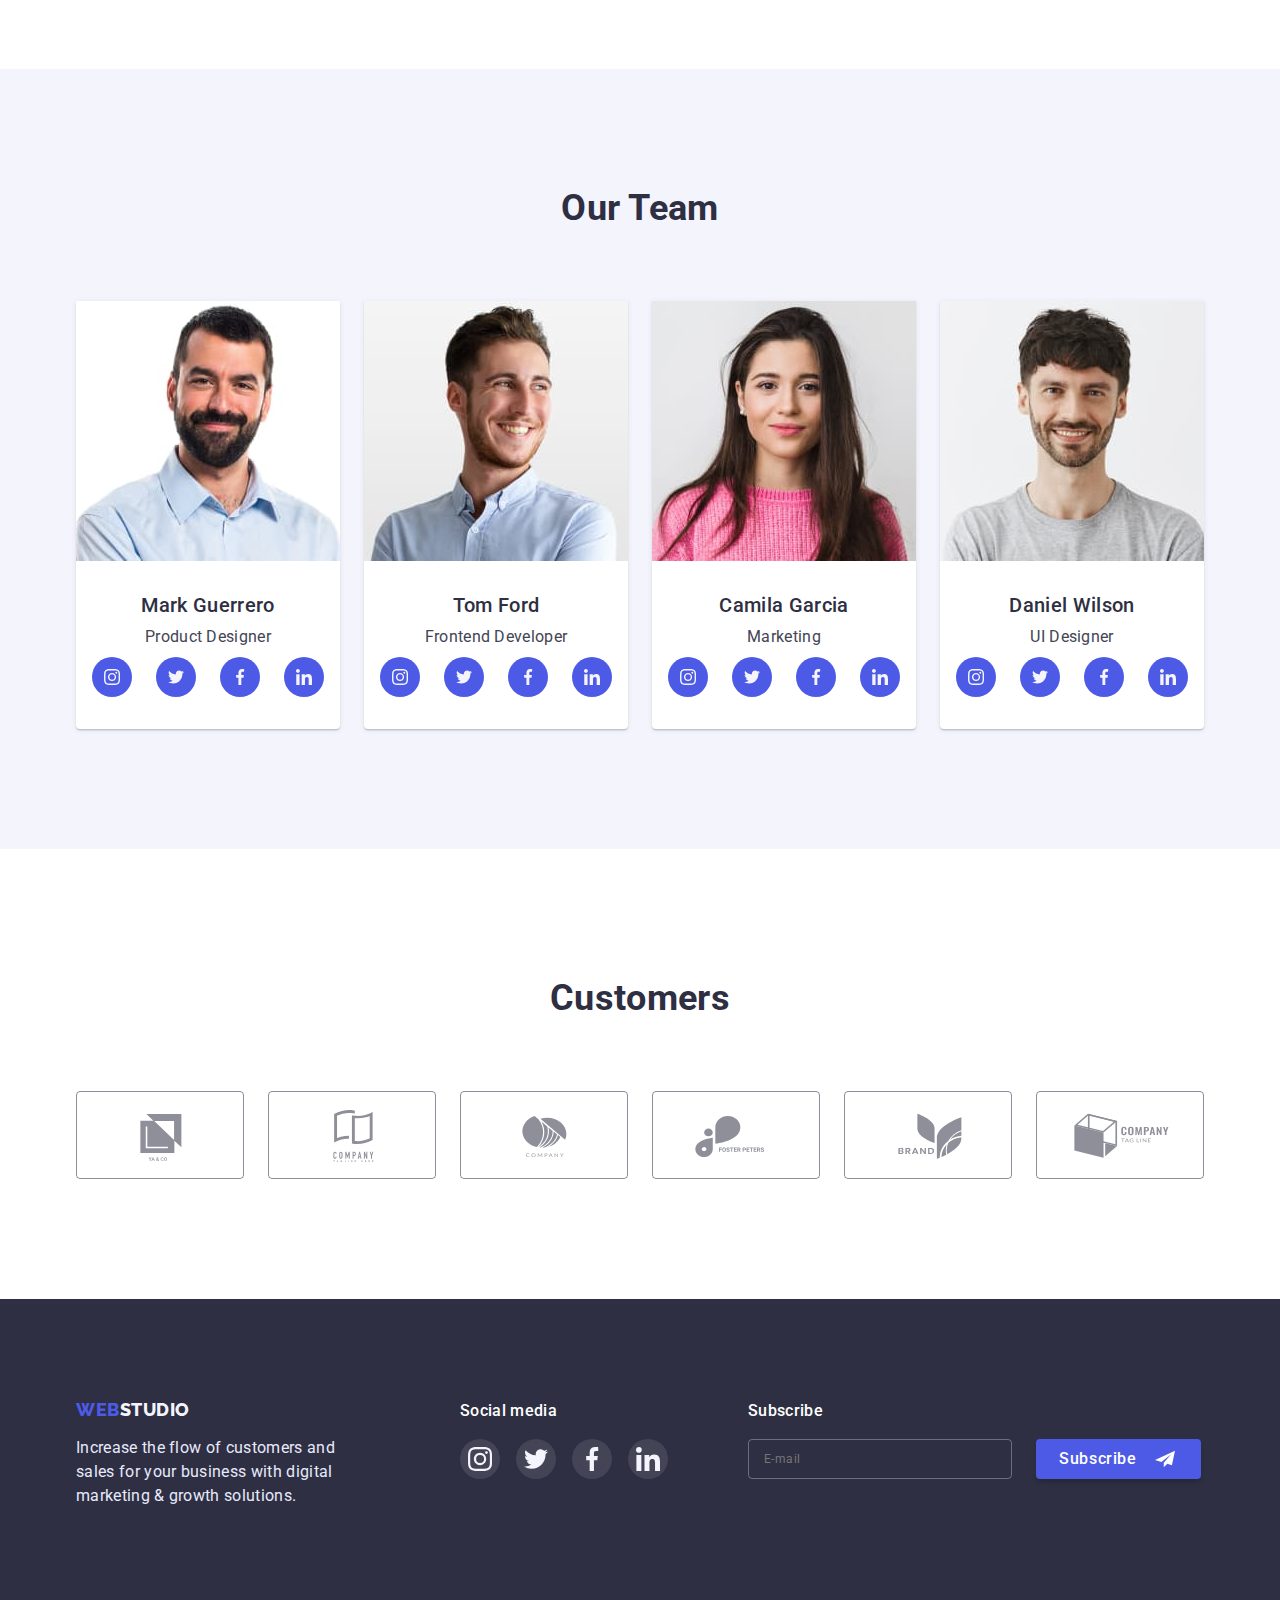
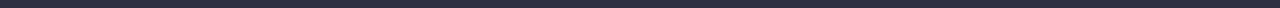
==== commit 46723371: "Summary" ====
--- a/index.html
+++ b/index.html
@@ -7,7 +7,7 @@
     <!-- Описание для поисковых систем -->
     <meta name="description" content="Effective Solutions for Your Business" />
     <!-- Текст на вкладке браузера -->
-    <title>markup-hw-05</title>
+    <title>markup-hw-06</title>
     <!-- Семейство шрифтов ссылки -->
     <link rel="preconnect" href="https://fonts.googleapis.com" />
     <link rel="preconnect" href="https://fonts.gstatic.com" crossorigin />
@@ -608,12 +608,30 @@
             </ul>
           </div>
 
-          <!-- Subscribe form -->
-          <form class="Subscribe">
+          <!-- subscribe form -->
+          <div class="footer-form">
             <h2 class="footer-form-title white-text-footer">Subscribe</h2>
-            <input type="text" />
-            <button type="submit">Subscribe</button>
-          </form>
+            <form
+              class="subscribe-form"
+              name="subscribe_form"
+              novalidate
+              autocomplete="off"
+              method="post"
+            >
+              <input
+                class="footer-form-input"
+                type="email"
+                name="user_email"
+                placeholder="E-mail"
+              />
+              <button class="footer-btn-submit btn hero-btn" type="submit">
+                Subscribe
+                <svg class="icon-subscribe" width="24" height="20">
+                  <use href="./images/icons.svg#icon-telegram-icon-1"></use>
+                </svg>
+              </button>
+            </form>
+          </div>
         </div>
       </div>
     </footer>
--- a/css/styles.css
+++ b/css/styles.css
@@ -122,7 +122,6 @@
 .white-text-footer {
   font-weight: 500;
   font-size: 16px;
-  line-height: 1.5px;
 
   color: var(--basic-white-txt-cl);
 }
@@ -189,7 +188,7 @@
 
 /*########## Individual Styles ##########*/
 
-/*======= Header =======*/
+/*======= HEADER =======*/
 .section-header {
   border-bottom: 1px solid var(--accent-txt-cl);
 }
@@ -272,7 +271,7 @@
   color: var(--pressed-txt-cl);
 }
 
-/*======= Hero =======*/
+/*======= HERO =======*/
 .hero {
   background-color: var(--navyblue-dark-bg-cl);
 }
@@ -325,7 +324,7 @@
   background-color: var(--pressed-bg-cl);
 }
 
-/*======= Advantage =======*/
+/*======= ADVANTAGE =======*/
 .section-advantage {
   padding-top: 120px;
   padding-bottom: 120px;
@@ -358,7 +357,7 @@
   margin-bottom: 8px;
 }
 
-/*======= Benefits =======*/
+/*======= BENEFITS =======*/
 .section-benefits {
   padding-bottom: 120px;
 }
@@ -370,7 +369,7 @@
   margin-left: 24px;
 }
 
-/*======= Team =======*/
+/*======= TEAM =======*/
 .team {
   background-color: var(--cloud-light-bg-cl);
 }
@@ -411,7 +410,7 @@
   background-color: var(--pressed-bg-cl);
 }
 
-/*======= Customers =======*/
+/*======= CUSTOMERS =======*/
 .customers-section {
   padding-top: 130px;
   padding-bottom: 120px;
@@ -445,7 +444,7 @@
   fill: var(--pressed-bg-cl);
 }
 
-/*======= Footer =======*/
+/*======= FOOTER=======*/
 .section-footer {
   padding: 100px 0px;
 }
@@ -457,7 +456,7 @@
   align-items: baseline;
 }
 
-/*footer-logo-box */
+/*footer-logo*/
 .footer-box-logo {
   margin-right: 120px;
 }
@@ -471,8 +470,10 @@
   color: var(--accent-txt-cl);
 }
 
-/*footer-social-media */
-.footer-social-title, .footer-form-title {
+/*social-media*/
+.footer-social-title,
+.footer-form-title {
+  display: inline-block;
   margin-bottom: 16px;
 }
 
@@ -484,8 +485,7 @@
   gap: 16px;
 }
 
-.social-media-foote.icon-grey {
-  
+.social-media-link.icon-grey {
   fill: var(--cloud-light-bg-cl);
   background-color: rgba(255, 255, 255, 0.1);
 }
@@ -494,10 +494,59 @@
   background-color: var(--green-bg-cl);
 }
 
-/* subscribe form */
-
-
-/*======= Portfolio =======*/
+/*subscribe-form*/
+.footer-form {
+}
+
+.subscribe-form {
+  /* flex-grow: 1; */
+  display: flex;
+
+  width: 100%;
+
+  gap: var(--ident);
+}
+
+.footer-form-title {
+  display: block;
+  /* display: inline-block; */
+}
+
+.footer-form-input {
+  /* margin-right: var(--ident); */
+
+
+  padding: 7px 15px;
+
+  font-size: 12px;
+  line-height: 2;
+  letter-spacing: 0.04em;
+
+  color: rgba(255, 255, 255, 0.6);
+
+  width: 264px;
+  height: 40px;
+
+  border: 1px solid rgba(255, 255, 255, 0.3);
+  border-radius: 4px;
+
+  background-color: transparent;
+}
+
+.footer-btn-submit {
+  padding: 8px 23px;
+
+  min-width: 165px;
+
+  display: flex;
+  align-items: center;
+}
+.icon-subscribe {
+  fill: var(--basic-white-bg-cl);
+  margin-left: 16px;
+}
+
+/*======= PORTFOLIO =======*/
 .section-portfolio {
   padding: 96px 0 120px;
 }
@@ -585,7 +634,7 @@
   row-gap: 48px;
 }
 
-/* Modal-window */
+/* MODAL-WINDOW */
 .backdrop {
   position: relative;
   position: fixed;
